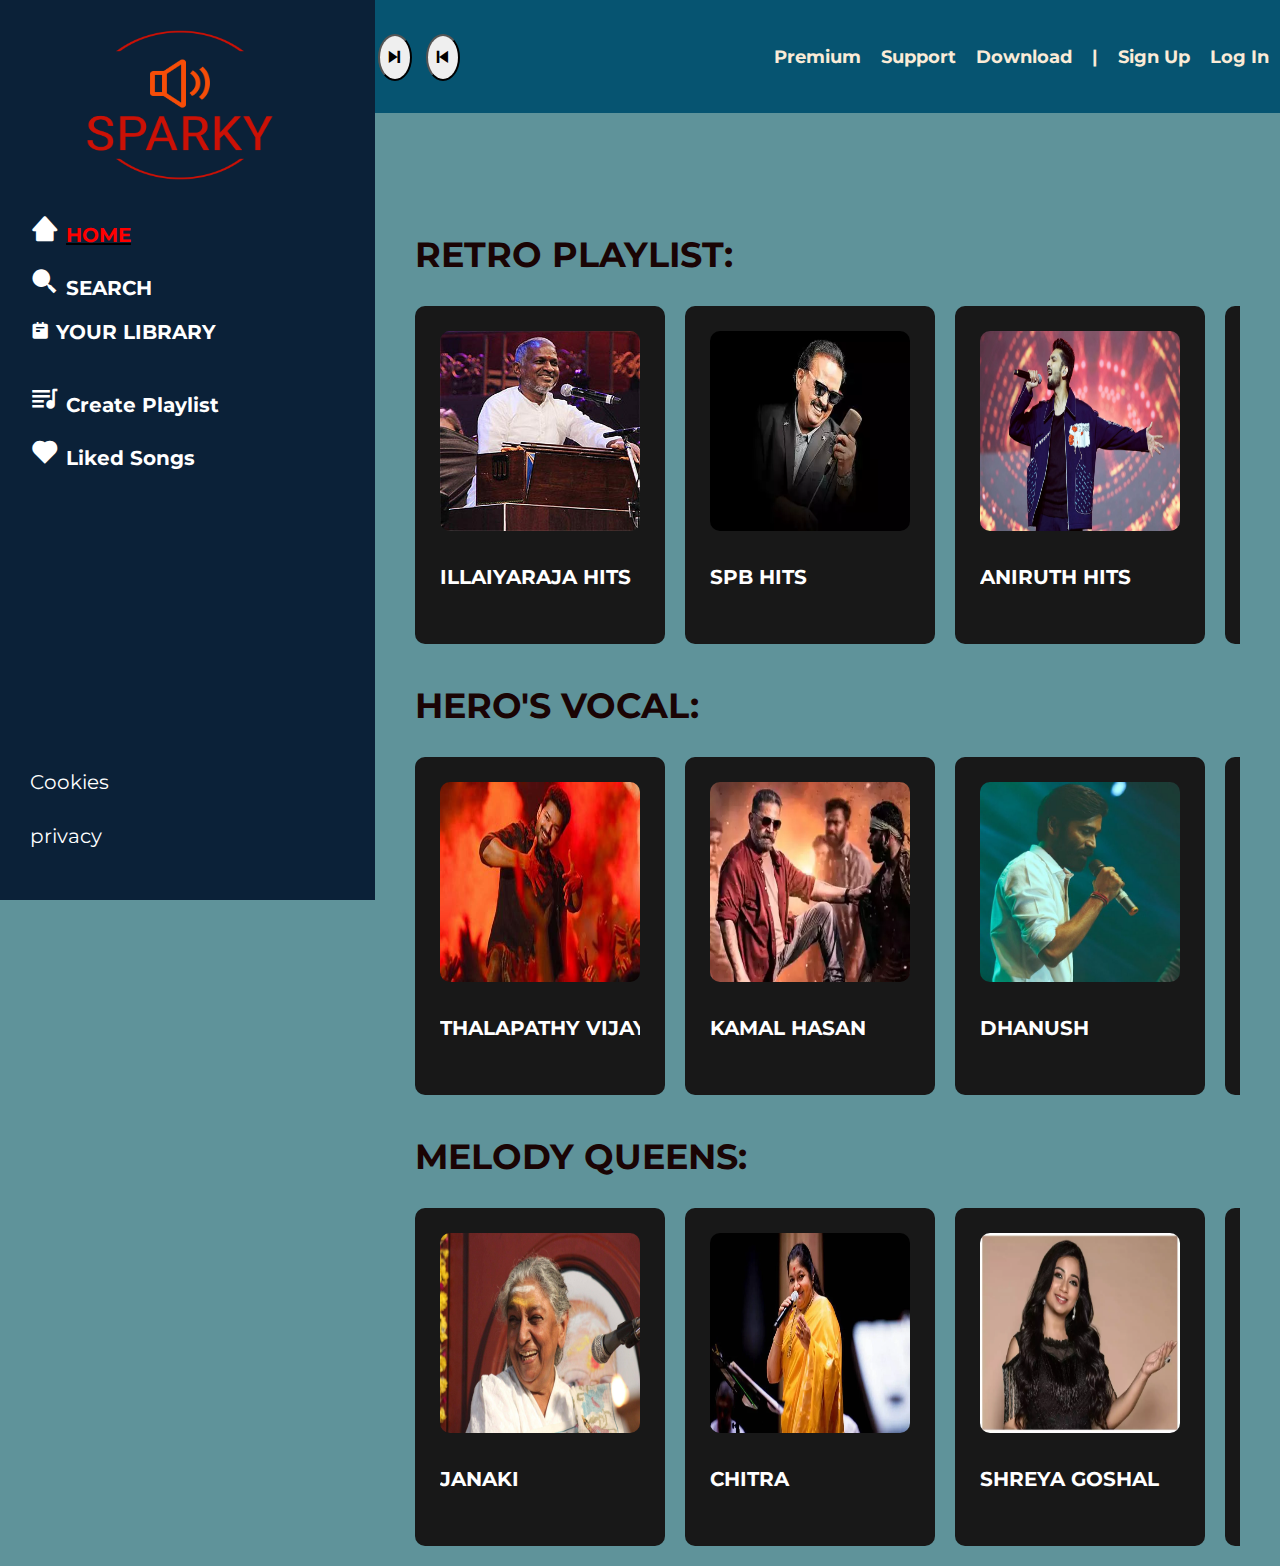
==== home.html @ 7618b175 "first commit" ====
<!DOCTYPE html>
<html lang="en">
<head>
    <meta charset="UTF-8">
    <meta name="viewport" content="width=device-width, initial-scale=1.0">
    <title>SPARKY</title>
    <link rel="stylesheet" href="./style2.css">
    <link href='https://unpkg.com/boxicons@2.1.4/css/boxicons.min.css' rel='stylesheet'>
    <link rel="icon" href="LOGO.png">
    <link rel="preconnect" href="https://fonts.googleapis.com">
<link rel="preconnect" href="https://fonts.gstatic.com" crossorigin>
<link href="https://fonts.googleapis.com/css2?family=Montserrat:wght@600&display=swap" rel="stylesheet">
</head>
<body>
    <div class="sider">
        <div class="logo">
        <a href="#"> 
            <img src="LOGO.png" alt="LOGO">
        </a>
        </div>
 
    <div class="nav">
      <ul>
        <li>
            <a href="home.html">
                <i class='bx bxs-home-alt-2 icon'></i>
                <span class="home">HOME</span>
            </a>
        </li>
        <li>
            <a href="#">
                <i class='bx bxs-search-alt-2 icon'></i>
                <span>SEARCH</span>
            </a>
        </li>
        <li>
            <a href="#">
                <i class='bx bxs-notepad' icon></i>
                <span>YOUR LIBRARY</span>
            </a>
        </li>
      </ul>
    </div>
    <div class="nav">
        <ul>
            <li>
                <a href="#">
                    <i class='bx bxs-playlist icon'></i>
                    <span>Create Playlist</span>
                </a>
            </li>
            <li>
                <a href="#">
                    <i class='bx bxs-heart icon'></i>
                    <span>Liked Songs</span>
                </a>
            </li>
        </ul>
    </div>
    <div class="policy">
        <ul>
            <li>
                <a href="">Cookies</a>
            </li>
            <li>
                <a href="">privacy</a>
            </li>
        </ul>
    </div>
    </div>
    <div class="contain">
    <div class="top">
     <div class="front-back-button">
      <button type="button"><i class='bx bx-skip-next icon'></i></button>
      <button type="button"><i class='bx bx-skip-previous icon'></i></button>
     </div>
     <div class="navbar">
        <ul>
            <li>
                <a href="#">Premium</a>
            </li>
            <li>
                <a href="#">Support</a>
            </li>
            <li>
                <a href="#">Download</a>
            </li>
            <li>
                <a href="">|</a>
            </li>
            <li>
                <a href="sign.html">Sign Up</a>
            </li>
            <li>
                <a href="index.html">Log In</a>
            </li>
        </ul>

     </div>
    </div>
    </div>

    <div class="sparky">
                  <h2>RETRO PLAYLIST:</h2>
                  <div class="list">
                    <div class="music">
                         <img src="img/ilayaraja2.jpg" alt="">
                        <div class="play">
                        <i class='bx bx-play icon'></i>
                        </div>
                        <h4>ILLAIYARAJA HITS</h4>
                        <!-- <p>widely regarded as the greatest Indian music composer of all-time by ...</p>          -->
                    </div>
                  
                    <div class="music">
                         <img src="img/spb.webp" alt="">
                        <div class="play">
                        <i class='bx bx-play icon'></i>
                        </div>
                        <h4>SPB HITS</h4>
                        <!-- <p>widely regarded as the greatest Indian Singer of all-time by ...</p>          -->
                    </div>
                  
                    <div class="music">
                         <img src="img/ani.webp" alt="">
                        <div class="play">
                        <i class='bx bx-play icon'></i>
                        </div>
                        <h4>ANIRUTH HITS</h4>
                        <!-- <p>widely regarded ROCKSTAR ...</p>          -->
                    </div>
                 
                    <div class="music">
                         <img src="img/harriies.jpg" alt="">
                        <div class="play">
                        <i class='bx bx-play icon'></i>
                        </div>
                        <h4>HARISH HITS</h4>
                        <!-- <p>widely regarded as the greatest Indian music composer ...</p>          -->
                    </div>
                  
                    <div class="music">
                         <img src="img/gv.jpg" alt="">
                        <div class="play">
                        <i class='bx bx-play icon'></i>
                        </div>
                        <h4>GVP HITS</h4>
                        <!-- <p>Indian music composer.....</p>          -->
                    </div>
                    <div class="music">
                        <img src="img/pradeep_kumar.png.webp" alt="">
                       <div class="play">
                       <i class='bx bx-play icon'></i>
                       </div>
                       <h4>PRADHEEP KUMAR HITS</h4>
                       <!-- <p> Indian music composer....</p>          -->
                   </div>
                    <div class="music">
                         <img src="img/viji antony.jpeg" alt="">
                        <div class="play">
                        <i class='bx bx-play icon'></i>
                        </div>
                        <h4>VIJAI ANTONY HITS</h4>
                        <!-- <p>Indian music composer...</p>          -->
                    </div>
                 
                    <div class="music">
                         <img src="img/hiphop.jpg" alt="">
                        <div class="play">
                        <i class='bx bx-play icon'></i>
                        </div>
                        <h4>HIPHOPTHAMILA HITS</h4>
                        <!-- <p>Indian music composer...</p>          -->
                    </div>
                    
                  </div>
            </div>



            
    <div class="sparky">
                  <h2>HERO'S VOCAL:</h2>
                  <div class="list">
                    <div class="music">
                         <img src="img/v.jpeg" alt="">
                        <div class="play">
                        <i class='bx bx-play icon'></i>
                        </div>
                        <h4>THALAPATHY VIJAY</h4>
                        <!-- <p>widely regarded as the greatest Indian music composer of all-time by ...</p>          -->
                    </div>
                  
                    <div class="music">
                         <img src="img/k2.webp" alt="">
                        <div class="play">
                        <i class='bx bx-play icon'></i>
                        </div>
                        <h4>KAMAL HASAN</h4>
                        <!-- <p>widely regarded as the greatest Indian music composer of all-time by ...</p>          -->
                    </div>
                    <div class="music">
                         <img src="img/dhanush.jpg" alt="">
                        <div class="play">
                        <i class='bx bx-play icon'></i>
                        </div>
                        <h4>DHANUSH</h4>
                        <!-- <p>widely regarded as the greatest Indian music composer of all-time by ...</p>          -->
                    </div>
                  
                    <div class="music">
                         <img src="img/sk.webp" alt="">
                        <div class="play">
                        <i class='bx bx-play icon'></i>
                        </div>
                        <h4>SIVAKARTHIKEYAN</h4>
                        <!-- <p>widely regarded as the greatest Indian music composer of all-time by ...</p>          -->
                    </div>
                 
                    <div class="music">
                         <img src="img/simbu.jpeg" alt="">
                        <div class="play">
                        <i class='bx bx-play icon'></i>
                        </div>
                        <h4>SILAMBARASAN TR</h4>
                        <!-- <p>widely regarded as the greatest Indian music composer of all-time by ...</p>          -->
                    </div>
                  
                    <div class="music">
                         <img src="img/sidh.jpg" alt="">
                        <div class="play">
                        <i class='bx bx-play icon'></i>
                        </div>
                        <h4>SIDHARDH</h4>
                        <!-- <p>widely regarded as the greatest Indian music composer of all-time by ...</p>          -->
                    </div>
                    <div class="music">
                        <img src="img/hiphop.jpg" alt="">
                       <div class="play">
                       <i class='bx bx-play icon'></i>
                       </div>
                       <h4>HIP HOP AADHI</h4>
                       <!-- <p>widely regarded as the greatest Indian music composer of all-time by ...</p>          -->
                   </div>
                    <div class="music">
                         <img src="img/viji antony.jpeg" alt="">
                        <div class="play">
                        <i class='bx bx-play icon'></i>
                        </div>
                        <h4> VIJAY ANTONY</h4>
                        <!-- <p>widely regarded as the greatest Indian music composer of all-time by ...</p>          -->
                    </div>
                 
                    <div class="music">
                         <img src="img/gv.jpg" alt="">
                        <div class="play">
                        <i class='bx bx-play icon'></i>
                        </div>
                        <h4>GV PRAKASH</h4>
                        <!-- <p>widely regarded as the greatest Indian music composer of all-time by ...</p>          -->
                    </div>
                    
                  </div>
            </div>
    <div class="sparky">
                  <h2>MELODY QUEENS:</h2>
                  <div class="list">
                    <div class="music">
                         <img src="img/janaki.jpeg" alt="">
                        <div class="play">
                        <i class='bx bx-play icon'></i>
                        </div>
                        <h4>JANAKI</h4>
                        <!-- <p>widely regarded as the greatest Indian music composer of all-time by ...</p>          -->
                    </div>
                  
                    <div class="music">
                         <img src="img/chitra.webp" alt="">
                        <div class="play">
                        <i class='bx bx-play icon'></i>
                        </div>
                        <h4>CHITRA</h4>
                        <!-- <p>widely regarded as the greatest Indian music composer of all-time by ...</p>          -->
                    </div>
                  
                    <div class="music">
                         <img src="img/shreya.webp" alt="">
                        <div class="play">
                        <i class='bx bx-play icon'></i>
                        </div>
                        <h4>SHREYA GOSHAL</h4>
                        <!-- <p>widely regarded as the greatest Indian music composer of all-time by ...</p>          -->
                    </div>
                 
                    <div class="music">
                         <img src="img/chinmayi.jpg" alt="">
                        <div class="play">
                        <i class='bx bx-play icon'></i>
                        </div>
                        <h4>CHINMAYI</h4>
                        <!-- <p>widely regarded as the greatest Indian music composer of all-time by ...</p>          -->
                    </div>
                  
                    <div class="music">
                         <img src="img/andrea'.jpg" alt="">
                        <div class="play">
                        <i class='bx bx-play icon'></i>
                        </div>
                        <h4>ANDREA JERIMIAH</h4>
                        <!-- <p>widely regarded as the greatest Indian music composer of all-time by ...</p>          -->
                    </div>
                    <div class="music">
                        <img src="img/sweths.cms" alt="">
                       <div class="play">
                       <i class='bx bx-play icon'></i>
                       </div>
                       <h4>SWETHA MOHAN</h4>
                       <!-- <p>widely regarded as the greatest Indian music composer of all-time by ...</p>          -->
                   </div>
                    <div class="music">
                         <img src="img/JONITA1.webp" alt="">
                        <div class="play">
                        <i class='bx bx-play icon'></i>
                        </div>
                        <h4>JONNITA GANDHI</h4>
                        <!-- <p>widely regarded as the greatest Indian music composer of all-time by ...</p>          -->
                    </div>
                 
                    <div class="music">
                         <img src="img/shuruthi.jpg" alt="">
                        <div class="play">
                        <i class='bx bx-play icon'></i>
                        </div>
                        <h4>SHRUTHI HHASAN</h4>
                        <!-- <p>widely regarded as the greatest Indian music composer of all-time by ...</p>          -->
                    </div>
                    
                  </div>
            </div>
</body>
</html>
---- style2.css ----
*{
    padding: 0;
    margin: 0;
}
body
{
    background-color:#5F939A ;
    font-family: 'Montserrat',sans-serif;
}
::-webkit-scrollbar{
    display: none;
}
.sider{
    top: 0;
    left: 0;
    position: fixed;
    bottom: 0;
    width: 315px;
    background-color: rgb(11, 33, 56);
    padding: 30px;
}
.logo img{
    width: 300px;
    height: 150px;
}
.logo img:hover{
    background-color:rgb(255, 255, 255);
    border-radius: 50%;
    border-style: 1px solid lightblue;
    backdrop-filter:blur(25px);
}
.nav ul{
list-style: none;
margin-top: 20px;
}
.sider .nav ul li{
    padding: 10px 0px;
}
.home{
    color: #ff0000;
    text-decoration: underline black;
}
.sider .nav ul li a{
    counter-reset: b3b3b3;
    text-decoration: none;
    font-weight: bold;
    font-size: 20px;
    color: white;
    z-index:1;
}
.nav ul li a:hover,.nav ul li a:active,.nav ul li a:focus{
    color: #ff0000;
    text-decoration: underline black;
}
.sider .policy{
    bottom: 100px;
}

.sider .policy ul{
    padding-top:290px;
    list-style: none;
    
}
.sider .policy ul li{
    padding-bottom: 30px;
    
}
.sider .policy ul li a{
    text-decoration: none;
    color: white;
    font-size: 20px;
}
.sider .policy ul li a:hover{
   text-decoration: none;
    font-size: 20px;
    color: red;
    text-decoration: underline ;
}
.contain{
    margin-left: 375px;
    margin-bottom: 100px;
}
.top{
    display: flex;
    justify-content: space-between;
    background-color: #065471;
    padding: 34px 3px;
    height: 45px;
}
 .front-back-button button{
 /* color: aliceblue; */
    cursor: not-allowed;
    margin-right: 10px;
    border-radius: 100%;
    font-size: 38px;
}
 .front-back-button {
     color: aliceblue;
    cursor: not-allowed;
    width: 334px;
    height: 2px;
    border: 0px;
   align-items: center;
    
}
.top .navbar{
    display: flex;
    align-items: center;
}
.top .navbar ul{
  list-style: none;
}
.top .navbar ul li{
  display: inline-block;
  margin: 0px 8px;
  font-size: 18px;
  font-weight: bold;
}
.top .navbar ul li a{
  list-style: none;
  text-decoration: none;
  color: antiquewhite;
}
.top .navbar ul li a:hover{
  /* background-color: white; */
  color: black;
  height: 40px;
  border-radius: 20%;
}
.sparky{
    margin-left: 375px;
    padding: 20px 40px;
}
.sparky h2{
    color: #1a0404;
    font-size: 35px;
    margin-bottom: 30px;
}
.sparky .list{
    display: flex;
    gap: 20px;
    overflow-x: scroll;
}
.sparky .list .music .play{
    position:relative;
}
.sparky .list .music{
    min-width:200px;
    width: 190px;
    padding: 25px;
    background-color: #181818;
    border-radius: 10px;
    cursor: pointer;
    transition: all ease 0.4s;

}
.sparky .list .music:hover .play .icon{
    opacity: 1;
   transform: translateY(-20px);
}
.sparky .list .music:hover{
background-color: #252525;
}
.sparky .list .music img{
    width: 100%;
    border-radius: 10px;
    margin-bottom:10px ;
    
}
.sparky .list .music .play .icon{
    position: absolute;
    right: 10px;
    top: -60px;
    padding: 5px ;
    background-color: lightblue;
    border-radius: 100%;
    opacity: 0;
    transition:all ease 0.4s;
}
.icon{
  font-size: 30px;
}
img{
    height: 200px;
    width: 300px;
}
.sparky .list .music h4{
    color: #ffffff;
    font-size: 20px;
    margin-top: 20px;
    margin-bottom: 30px;
    white-space: nowrap;
    overflow: scroll;
}
p{
    color: aqua;
}
.sparky .list .music p{
    columns: #989898;
    font-size: 16px;
    line-height: 20px;
    font-weight: 600;
}
.sparky hr{
    margin: 70px 0px 0px;
    border-color: #636363;
}
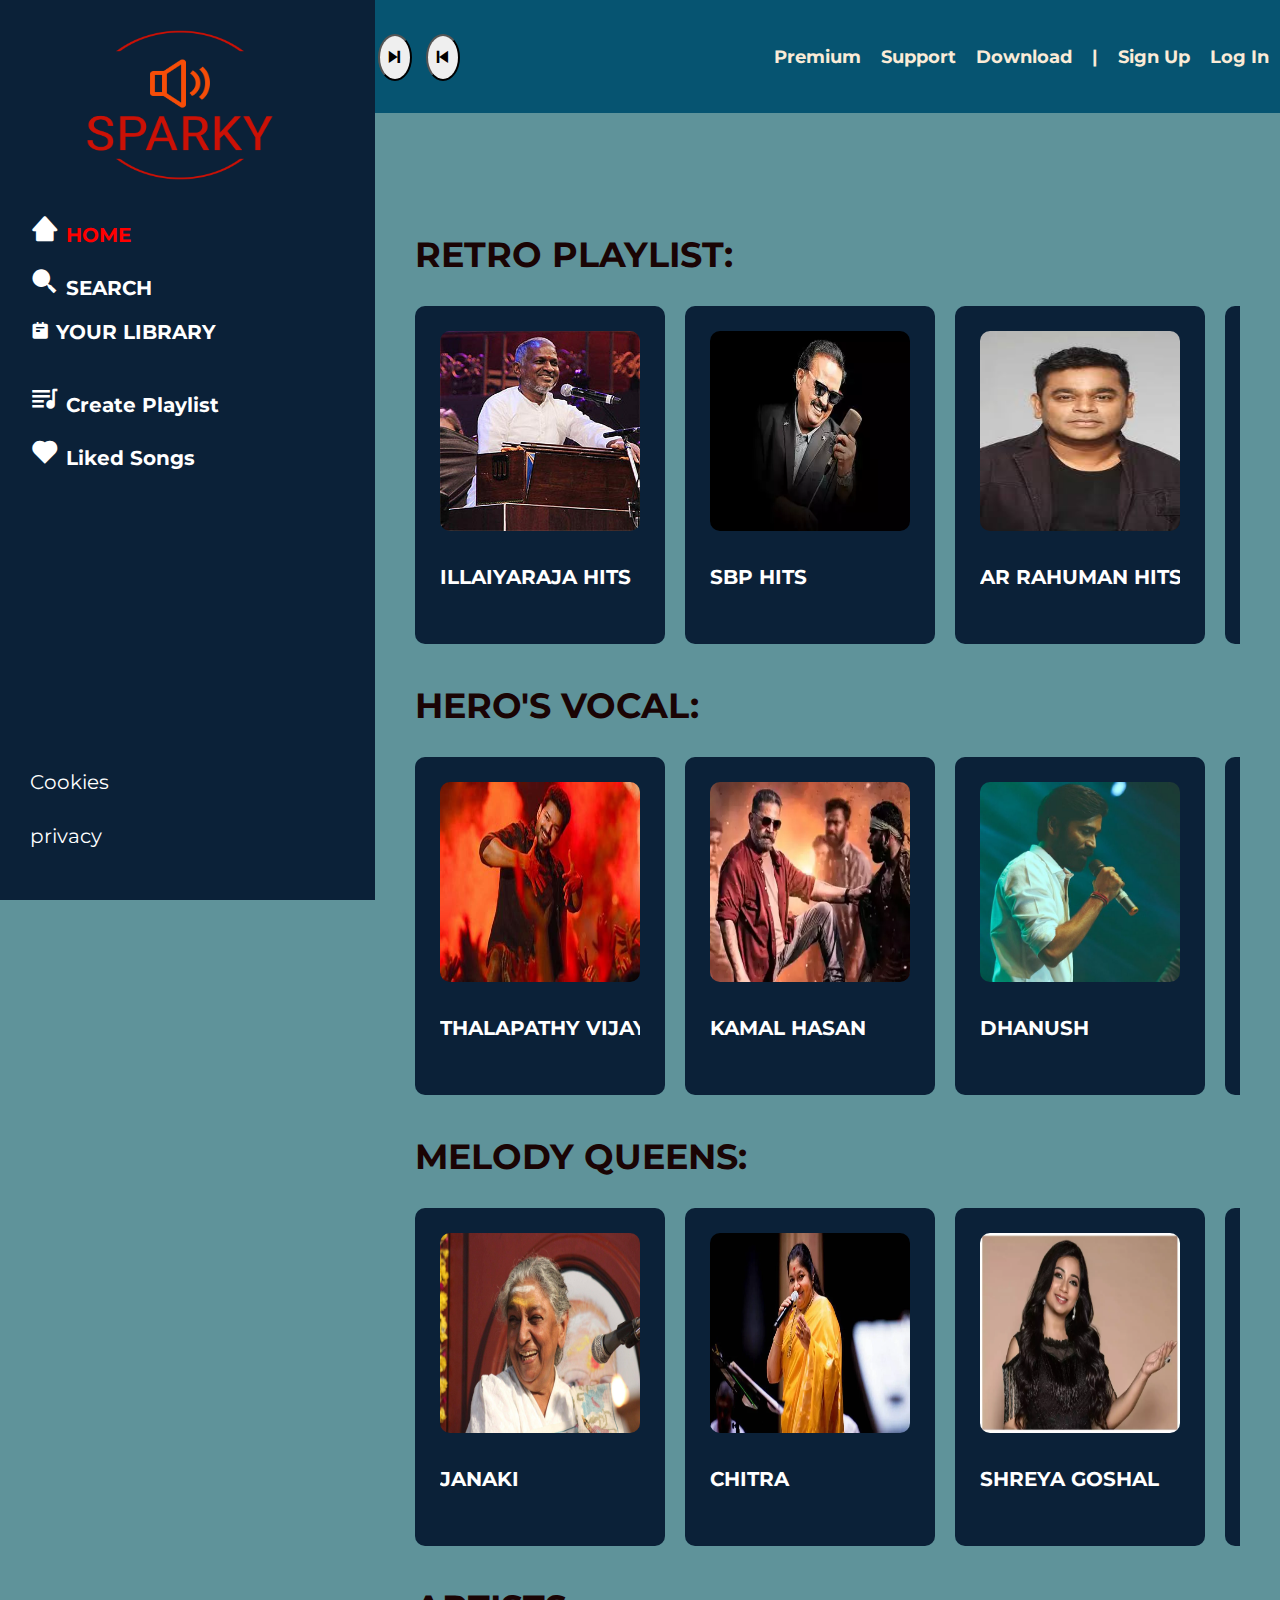
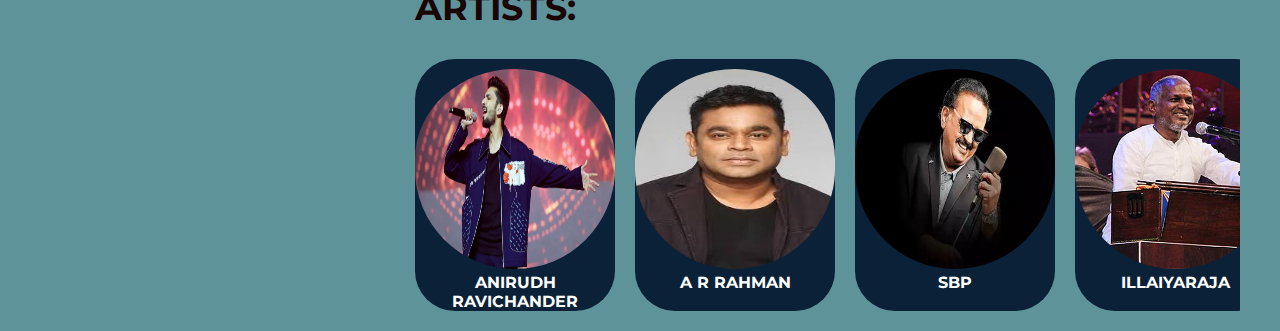
==== commit afd90dc6: "second commit" ====
--- a/home.html
+++ b/home.html
@@ -15,7 +15,7 @@
     <div class="sider">
         <div class="logo">
         <a href="#"> 
-            <img src="LOGO.png" alt="LOGO">
+            <img src="img/LOGO.png" alt="LOGO">
         </a>
         </div>
  
@@ -28,7 +28,7 @@
             </a>
         </li>
         <li>
-            <a href="#">
+            <a href="#" onclick="showsearch()">
                 <i class='bx bxs-search-alt-2 icon'></i>
                 <span>SEARCH</span>
             </a>
@@ -71,8 +71,13 @@
     <div class="contain">
     <div class="top">
      <div class="front-back-button">
-      <button type="button"><i class='bx bx-skip-next icon'></i></button>
-      <button type="button"><i class='bx bx-skip-previous icon'></i></button>
+      <button type="button" id="bb"><i class='bx bx-skip-next icon'></i></button>
+      <button type="button" id="bbb"><i class='bx bx-skip-previous icon'></i></button>
+     </div>
+     <div class="search">
+        <i class='bx bxs-search-alt-2 icon'></i>
+        <input type="text" placeholder="search music" name="" id="search">
+
      </div>
      <div class="navbar">
         <ul>
@@ -100,10 +105,11 @@
     </div>
     </div>
 
+    <iframe src="" frameborder="0" id="mid"></iframe>
     <div class="sparky">
                   <h2>RETRO PLAYLIST:</h2>
                   <div class="list">
-                    <div class="music">
+                    <div class="music" onclick="openplay()">
                          <img src="img/ilayaraja2.jpg" alt="">
                         <div class="play">
                         <i class='bx bx-play icon'></i>
@@ -117,10 +123,18 @@
                         <div class="play">
                         <i class='bx bx-play icon'></i>
                         </div>
-                        <h4>SPB HITS</h4>
+                        <h4>SBP HITS</h4>
                         <!-- <p>widely regarded as the greatest Indian Singer of all-time by ...</p>          -->
                     </div>
                   
+                    <div class="music">
+                         <img src="img/arar.jpeg" alt="">
+                        <div class="play">
+                        <i class='bx bx-play icon'></i>
+                        </div>
+                        <h4>AR RAHUMAN HITS</h4>
+                        <!-- <p>widely regarded ROCKSTAR ...</p>          -->
+                    </div>
                     <div class="music">
                          <img src="img/ani.webp" alt="">
                         <div class="play">
@@ -337,5 +351,86 @@
                     
                   </div>
             </div>
+    <div class="sparky">
+                  <h2>ARTISTS:</h2>
+                  <div class="list1">
+                    <div class="music1">
+                        <img src="img/ani.webp" alt="">
+                       <div class="play">
+                       </div>
+                       <h4>ANIRUDH RAVICHANDER</h4>
+                   </div>
+                   <div class="music1">
+                    <img src="img/arar.jpeg" alt="">
+                   <div class="play">
+                   </div>
+                   <h4>A R RAHMAN</h4>
+                   </div>
+                   <div class="music1">
+                    <img src="img/spb.webp" alt="">
+                   <div class="play">
+                   </div>
+                   <h4>SBP</h4>
+                   </div>
+                   <div class="music1">
+                   <img src="img/ilayaraja2.jpg" alt="">
+                   <div class="play">
+                   </div>
+                   <h4>ILLAIYARAJA</h4>
+                   </div>
+                   <div class="music1">
+                    <img src="img/gv.jpg" alt="">
+                   <div class="play">
+                   </div>
+                   <h4>G V PRAKASHKUMAR</h4>
+                   </div>
+                   <div class="music1">
+                   <img src="img/viji antony.jpeg" alt="">
+                   <div class="play">
+                   </div>
+                   <h4>VIJAI ANTONY</h4>
+                   </div>
+                    <div class="music1">
+                         <img src="img/janaki.jpeg" alt="">
+                        <h4>JANAKI</h4>
+                    </div>
+                  
+                    <div class="music1">
+                         <img src="img/chitra.webp" alt="">
+                        
+                        <h4>CHITRA</h4>
+                    </div>
+                  
+                    <div class="music1">
+                         <img src="img/shreya.webp" alt="">
+                        <h4>SHREYA GOSHAL</h4>
+                    </div>
+                 
+                    <div class="music1">
+                         <img src="img/chinmayi.jpg" alt="">
+                        <h4>CHINMAYI</h4>
+                    </div>
+                    <div class="music1">
+                        <img src="img/sweths.cms" alt="">
+                       <h4>SWETHA MOHAN</h4>
+                   </div>
+                    <div class="music1">
+                         <img src="img/JONITA1.webp" alt="">
+                        <h4>JONNITA GANDHI</h4>
+                    </div>
+                  </div>
+            </div>
+
+
+
+
+
+
+
+
+
+
+            
+            <script src="playlist.js"></script>
 </body>
 </html>--- a/style2.css
+++ b/style2.css
@@ -38,7 +38,8 @@
 }
 .home{
     color: #ff0000;
-    text-decoration: underline black;
+    text-decoration: none;
+    
 }
 .sider .nav ul li a{
     counter-reset: b3b3b3;
@@ -50,7 +51,7 @@
 }
 .nav ul li a:hover,.nav ul li a:active,.nav ul li a:focus{
     color: #ff0000;
-    text-decoration: underline black;
+    text-decoration: none;
 }
 .sider .policy{
     bottom: 100px;
@@ -74,7 +75,7 @@
    text-decoration: none;
     font-size: 20px;
     color: red;
-    text-decoration: underline ;
+    text-decoration: underline;
 }
 .contain{
     margin-left: 375px;
@@ -130,6 +131,7 @@
 .sparky{
     margin-left: 375px;
     padding: 20px 40px;
+    position: relative;
 }
 .sparky h2{
     color: #1a0404;
@@ -148,18 +150,29 @@
     min-width:200px;
     width: 190px;
     padding: 25px;
-    background-color: #181818;
+    background-color: rgb(11, 33, 56);
     border-radius: 10px;
     cursor: pointer;
     transition: all ease 0.4s;
 
 }
+iframe{
+    top:113px;
+    left: 375px;
+    height: 0;
+    width: 0;
+    position: absolute;
+    z-index: 1;
+    display: flex;
+    justify-content: center;
+    display: inline;
+}
 .sparky .list .music:hover .play .icon{
     opacity: 1;
    transform: translateY(-20px);
 }
 .sparky .list .music:hover{
-background-color: #252525;
+background-color:#065471;
 }
 .sparky .list .music img{
     width: 100%;
@@ -192,6 +205,34 @@
     white-space: nowrap;
     overflow: scroll;
 }
+.search{
+    position:absolute;
+    left:500px;
+    align-items: center;
+    height: 100px;
+    
+    /* color: transparent; */
+}
+.search .icon{
+    color: rgba(2, 8, 11, 0.921);
+    height: 100px;
+    position: absolute;
+    top: 16px;
+    right: 5px;
+    color: transparent;
+}
+#search{
+    font-size: 30px;
+    height: 50px;
+    border-radius: 50px;
+    background-color: transparent;
+    color: transparent;
+    border: 0;
+}
+#search::placeholder{
+    color: transparent;
+
+}
 p{
     color: aqua;
 }
@@ -204,4 +245,24 @@
 .sparky hr{
     margin: 70px 0px 0px;
     border-color: #636363;
+}
+.list1  {
+    display: flex;
+    gap: 20px;
+    overflow-x: scroll;  
+}
+.music1{
+    background-color:rgb(11, 33, 56) ;
+    border-radius: 40px;
+}
+.list1 h4{
+  text-align: center;
+  color: white;
+}
+.music1 img{
+    width: 200px;
+    height: 200px;
+    border-radius: 100px;
+    padding-top: 10px;
+
 }